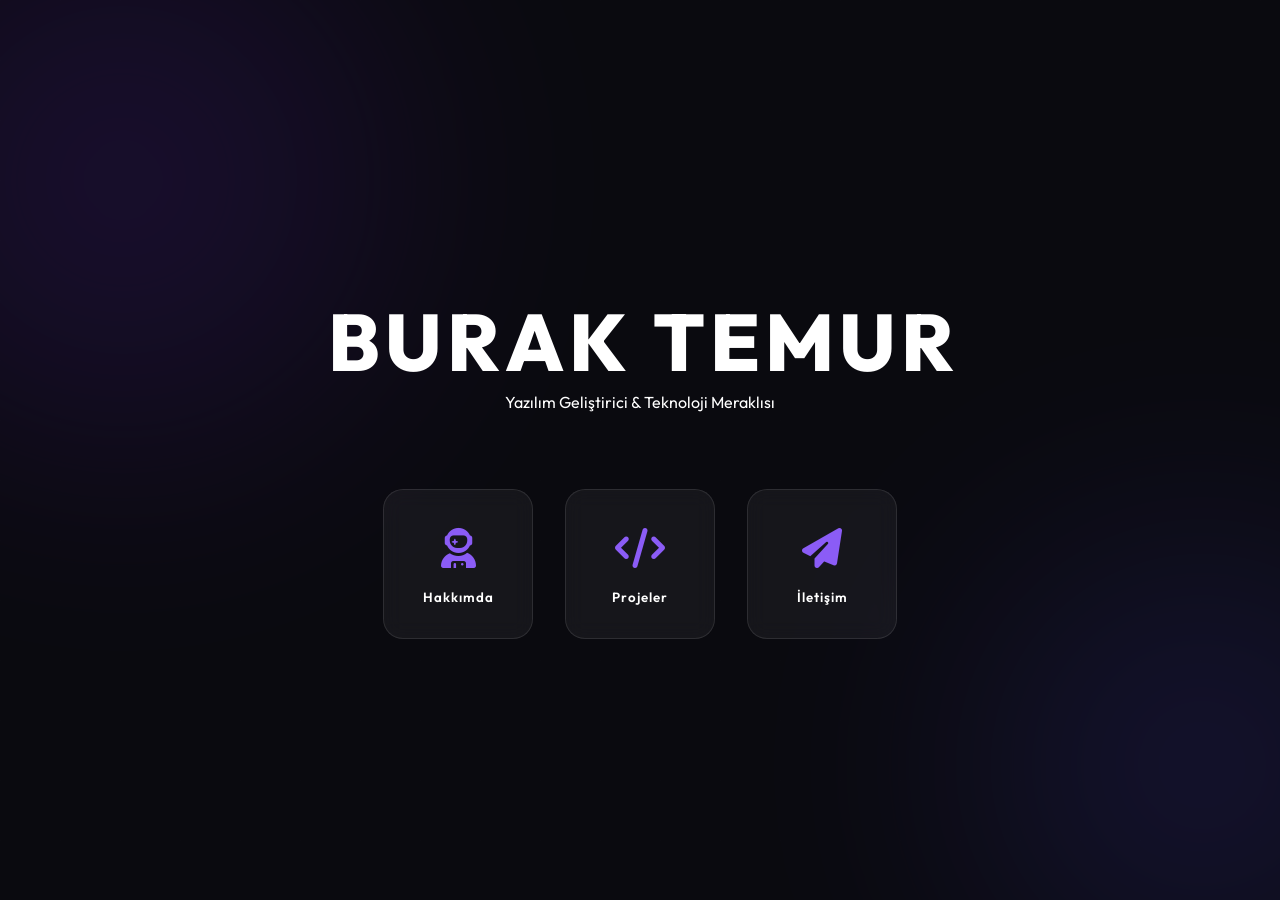
==== index.html @ a3267096 "Redesign: No-scroll window layout with lens text effect" ====
<!DOCTYPE html>
<html lang="tr">

<head>
    <meta charset="UTF-8">
    <meta name="viewport" content="width=device-width, initial-scale=1.0">
    <title>Burak Temur | Portfolio</title>
    <link rel="preconnect" href="https://fonts.googleapis.com">
    <link rel="preconnect" href="https://fonts.gstatic.com" crossorigin>
    <link href="https://fonts.googleapis.com/css2?family=Outfit:wght@300;400;600;800&display=swap" rel="stylesheet">
    <link rel="stylesheet" href="style.css">
    <link rel="stylesheet" href="https://cdnjs.cloudflare.com/ajax/libs/font-awesome/6.4.0/css/all.min.css">
</head>

<body>
    <div class="app-container">
        <!-- Interactive Background -->
        <div class="background-effects">
            <div class="glow-orb orb-1"></div>
            <div class="glow-orb orb-2"></div>
            <div class="grid-overlay"></div>
        </div>

        <!-- Main Home Interface -->
        <div class="main-interface" id="mainInterface">
            <div class="hero-section">
                <!-- ID added for JS targeting -->
                <h1 id="hero-title">BURAK TEMUR</h1>
                <p class="subtitle">Yazılım Geliştirici & Teknoloji Meraklısı</p>
            </div>

            <div class="menu-grid">
                <button class="menu-tile" onclick="openWindow('about')">
                    <div class="icon-box"><i class="fa-solid fa-user-astronaut"></i></div>
                    <span>Hakkımda</span>
                    <div class="hover-effect"></div>
                </button>
                <button class="menu-tile" onclick="openWindow('projects')">
                    <div class="icon-box"><i class="fa-solid fa-code"></i></div>
                    <span>Projeler</span>
                    <div class="hover-effect"></div>
                </button>
                <button class="menu-tile" onclick="openWindow('contact')">
                    <div class="icon-box"><i class="fa-solid fa-paper-plane"></i></div>
                    <span>İletişim</span>
                    <div class="hover-effect"></div>
                </button>
            </div>
        </div>

        <!-- Windows Layer -->
        <!-- About Window -->
        <div class="window-overlay" id="window-about">
            <div class="window-box">
                <button class="close-btn" onclick="closeWindow('about')"><i class="fa-solid fa-xmark"></i></button>
                <div class="window-content centered-text">
                    <div class="profile-header">
                        <h2>Merhaba, ben <span class="highlight">Burak Temur</span></h2>
                        <h3>Yazılım Geliştirici & Teknoloji Meraklısı</h3>
                    </div>
                    <div class="text-scramble-wrapper">
                        <p class="scramble-text">
                            Modern web teknolojileri ve yazılım mimarileri üzerine çalışıyorum.
                            Fikirleri koda dökerek dijital dünyada iz bırakmayı seviyorum.
                        </p>
                    </div>
                </div>
            </div>
        </div>

        <!-- Projects Window -->
        <div class="window-overlay" id="window-projects">
            <div class="window-box large-window">
                <button class="close-btn" onclick="closeWindow('projects')"><i class="fa-solid fa-xmark"></i></button>
                <div class="window-header">
                    <h2>Projeler</h2>
                </div>
                <div class="window-content">
                    <div class="projects-grid">
                        <a href="https://github.com/buraaks/OverlayPlayer" target="_blank" class="project-card">
                            <h3>Overlay Player</h3>
                            <p>WPF tabanlı, masaüstü için video/gif overlay aracı.</p>
                            <div class="tags">
                                <span>C#</span><span>WPF</span>
                            </div>
                        </a>
                        <a href="https://github.com/buraaks/BarnManagement" target="_blank" class="project-card">
                            <h3>Barn Management API</h3>
                            <p>Sanal çiftlik yönetim simülasyonu için gelişmiş .NET API.</p>
                            <div class="tags">
                                <span>.NET 8</span><span>EF Core</span>
                            </div>
                        </a>
                        <div class="project-card empty-card">
                            <p>More Coming Soon...</p>
                        </div>
                    </div>
                </div>
            </div>
        </div>

        <!-- Contact Window -->
        <div class="window-overlay" id="window-contact">
            <div class="window-box small-window">
                <button class="close-btn" onclick="closeWindow('contact')"><i class="fa-solid fa-xmark"></i></button>
                <div class="window-header">
                    <h2>İletişim</h2>
                </div>
                <div class="window-content contact-flex">
                    <a href="https://github.com/buraaks" target="_blank" class="social-link">
                        <i class="fa-brands fa-github"></i>
                        <span>GitHub</span>
                    </a>
                    <a href="mailto:contact@buraktemur.com" class="social-link">
                        <i class="fa-solid fa-envelope"></i>
                        <span>Email</span>
                    </a>
                    <a href="#" class="social-link">
                        <i class="fa-brands fa-linkedin"></i>
                        <span>LinkedIn</span>
                    </a>
                </div>
            </div>
        </div>

    </div>
    <script src="script.js"></script>
</body>

</html>
---- style.css ----
:root {
    --bg-dark: #0a0a0f;
    --text-primary: #ffffff;
    --text-secondary: #a0a0bd;
    --accent-color: #6d28d9;
    /* Deep Purple */
    --accent-glow: #8b5cf6;
    /* Lighter Purple for glow */
    --glass-bg: rgba(255, 255, 255, 0.05);
    --glass-border: rgba(255, 255, 255, 0.1);
    --font-main: 'Outfit', sans-serif;
}

* {
    margin: 0;
    padding: 0;
    box-sizing: border-box;
    font-family: var(--font-main);
}

body {
    background-color: var(--bg-dark);
    color: var(--text-primary);
    overflow: hidden;
    /* CRITICAL: NO SCROLL */
    height: 100vh;
    width: 100vw;
}

.app-container {
    position: relative;
    width: 100%;
    height: 100%;
    display: flex;
    justify-content: center;
    align-items: center;
}

/* Background Effects */
.background-effects {
    position: absolute;
    top: 0;
    left: 0;
    width: 100%;
    height: 100%;
    z-index: 0;
    overflow: hidden;
    pointer-events: none;
    animation: drift 60s infinite linear;
    /* Super slow container drift */
}

@keyframes drift {
    0% {
        transform: scale(1) translate(0, 0);
    }

    50% {
        transform: scale(1.05) translate(-1%, -1%);
    }

    100% {
        transform: scale(1) translate(0, 0);
    }
}

.glow-orb {
    position: absolute;
    border-radius: 50%;
    filter: blur(120px);
    opacity: 0.2;
    /* Even softer */
    animation: float 25s infinite ease-in-out;
}

.orb-1 {
    width: 70vh;
    height: 70vh;
    background: radial-gradient(circle, var(--accent-color), transparent);
    top: -15%;
    left: -15%;
}

.orb-2 {
    width: 60vh;
    height: 60vh;
    background: radial-gradient(circle, #4f46e5, transparent);
    bottom: -15%;
    right: -15%;
    animation-delay: -12s;
}

.grid-overlay {
    position: absolute;
    width: 100%;
    height: 100%;
    background-image:
        linear-gradient(var(--glass-border) 1px, transparent 1px),
        linear-gradient(90deg, var(--glass-border) 1px, transparent 1px);
    background-size: 60px 60px;
    opacity: 0.02;
    animation: pulseGrid 10s infinite ease-in-out;
}

@keyframes pulseGrid {

    0%,
    100% {
        opacity: 0.01;
    }

    50% {
        opacity: 0.03;
    }
}

@keyframes float {

    0%,
    100% {
        transform: translate(0, 0) rotate(0deg);
    }

    33% {
        transform: translate(4vw, -4vh) rotate(5deg);
    }

    66% {
        transform: translate(-2vw, 4vh) rotate(-5deg);
    }
}

/* Interactive Title */
.hero-section {
    min-height: 180px;
    /* Preserve space so text expansion doesn't push menu down */
    display: flex;
    flex-direction: column;
    justify-content: center;
    align-items: center;
    margin-bottom: 2rem;
}

.hero-section h1 {
    font-size: 5rem;
    font-weight: 800;
    letter-spacing: -2px;
    /* Tighter for better effect */
    margin: 0;
    cursor: default;
    display: flex;
    justify-content: center;
    align-items: baseline;
    /* Keep letters aligned on bottom line */
    gap: 5px;
    /* Space between words */
}

.hero-section h1 span.char {
    display: inline-block;
    transition: transform 0.1s ease-out;
    will-change: transform;
    margin: 0 1px;
    /* Minimal base margin */
    color: white;
    position: relative;
}

.hero-section h1 span.space {
    display: inline-block;
    width: 1rem;
}

/* Main Interface Centering */
.main-interface {
    z-index: 10;
    text-align: center;
    display: flex;
    flex-direction: column;
    align-items: center;
    justify-content: center;
    gap: 1rem;
    /* Reduced gap to bring menu closer to title */
    transition: transform 0.6s cubic-bezier(0.16, 1, 0.3, 1), opacity 0.6s ease;
    width: 100%;
}

/* Menu Grid */
.menu-grid {
    display: flex;
    justify-content: center;
    align-items: center;
    gap: 2rem;
    perspective: 1000px;
    width: 100%;
}

.menu-tile {
    background: var(--glass-bg);
    border: 1px solid var(--glass-border);
    backdrop-filter: blur(10px);
    width: 150px;
    height: 150px;
    border-radius: 20px;
    display: flex;
    flex-direction: column;
    align-items: center;
    justify-content: center;
    cursor: pointer;
    transition: all 0.4s cubic-bezier(0.175, 0.885, 0.32, 1.275);
    position: relative;
    overflow: hidden;
    color: white;
}

.icon-box {
    font-size: 2.5rem;
    margin-bottom: 1rem;
    color: var(--accent-glow);
    transition: transform 0.4s ease;
}

.menu-tile span {
    font-weight: 600;
    letter-spacing: 1px;
}

.menu-tile:hover {
    transform: translateY(-10px) rotateX(10deg);
    background: rgba(255, 255, 255, 0.1);
    box-shadow: 0 15px 30px rgba(0, 0, 0, 0.5);
    border-color: var(--accent-glow);
}

.menu-tile:hover .icon-box {
    transform: scale(1.2);
    color: white;
}

/* Window Overlay */
.window-overlay {
    position: absolute;
    top: 0;
    left: 0;
    width: 100%;
    height: 100%;
    display: flex;
    justify-content: center;
    align-items: center;
    z-index: 20;
    pointer-events: none;
    /* Initially pass-through */
    opacity: 0;
    transition: opacity 0.4s ease;
}

.window-overlay.active {
    pointer-events: auto;
    opacity: 1;
    background: rgba(0, 0, 0, 0.6);
    backdrop-filter: blur(5px);
}

.window-box {
    background: #0f0f15;
    border: 1px solid rgba(255, 255, 255, 0.15);
    border-radius: 24px;
    padding: 3rem;
    width: 600px;
    max-width: 90%;
    position: relative;
    box-shadow: 0 25px 50px -12px rgba(0, 0, 0, 0.9);
    transform: scale(0.5) translateY(50px);
    transition: transform 0.5s cubic-bezier(0.34, 1.56, 0.64, 1);
}

.window-overlay.active .window-box {
    transform: scale(1) translateY(0);
}

.large-window {
    width: 900px;
    height: 80vh;
    /* Fixed height for scrollable content within window if absolutely needed, but avoiding page scroll */
}

.close-btn {
    position: absolute;
    top: 20px;
    right: 20px;
    background: transparent;
    border: none;
    color: var(--text-secondary);
    font-size: 1.5rem;
    cursor: pointer;
    transition: color 0.3s;
    z-index: 30;
}

.close-btn:hover {
    color: #ef4444;
    transform: rotate(90deg);
}

/* Content Styling */
.centered-text {
    text-align: center;
}

.highlight {
    color: var(--accent-glow);
    font-weight: 800;
}

.profile-header h2 {
    font-size: 2.5rem;
    margin-bottom: 0.5rem;
}

.profile-header h3 {
    color: var(--text-secondary);
    font-weight: 300;
    margin-bottom: 2rem;
}

.scramble-text {
    font-size: 1.25rem;
    line-height: 1.6;
    max-width: 80%;
    margin: 0 auto;
}

/* Project Grid */
.projects-grid {
    display: grid;
    grid-template-columns: repeat(auto-fit, minmax(250px, 1fr));
    gap: 1.5rem;
    margin-top: 1rem;
}

.project-card {
    background: rgba(255, 255, 255, 0.03);
    border: 1px solid rgba(255, 255, 255, 0.05);
    padding: 1.5rem;
    border-radius: 12px;
    transition: transform 0.3s ease, background 0.3s ease;
    text-decoration: none;
    /* Remove underline */
    color: inherit;
    /* Keep text color */
    display: block;
    /* Ensure it behaves like a block */
}

.project-card:hover {
    transform: translateY(-5px);
    background: rgba(255, 255, 255, 0.08);
}

.project-card h3 {
    color: var(--accent-glow);
    margin-bottom: 0.5rem;
}

.tags {
    margin-top: 1rem;
    display: flex;
    gap: 0.5rem;
    flex-wrap: wrap;
}

.tags span {
    font-size: 0.8rem;
    padding: 0.3rem 0.8rem;
    background: rgba(139, 92, 246, 0.2);
    border-radius: 20px;
    color: #e0e7ff;
}

/* Contact Flex */
.contact-flex {
    display: flex;
    justify-content: center;
    gap: 2rem;
    margin-top: 1rem;
}

.social-link {
    display: flex;
    flex-direction: column;
    align-items: center;
    gap: 0.5rem;
    text-decoration: none;
    color: var(--text-primary);
    transition: color 0.3s;
}

.social-link i {
    font-size: 2rem;
}

.social-link:hover {
    color: var(--accent-glow);
}

/* Responsive */
@media (max-width: 768px) {
    .menu-grid {
        flex-direction: column;
        gap: 1rem;
    }

    .menu-tile {
        width: 100%;
        height: 80px;
        flex-direction: row;
        gap: 1rem;
        padding: 0 2rem;
    }

    .menu-tile:hover {
        transform: scale(1.02);
    }

    .hero-section h1 {
        font-size: 2.5rem;
    }
}
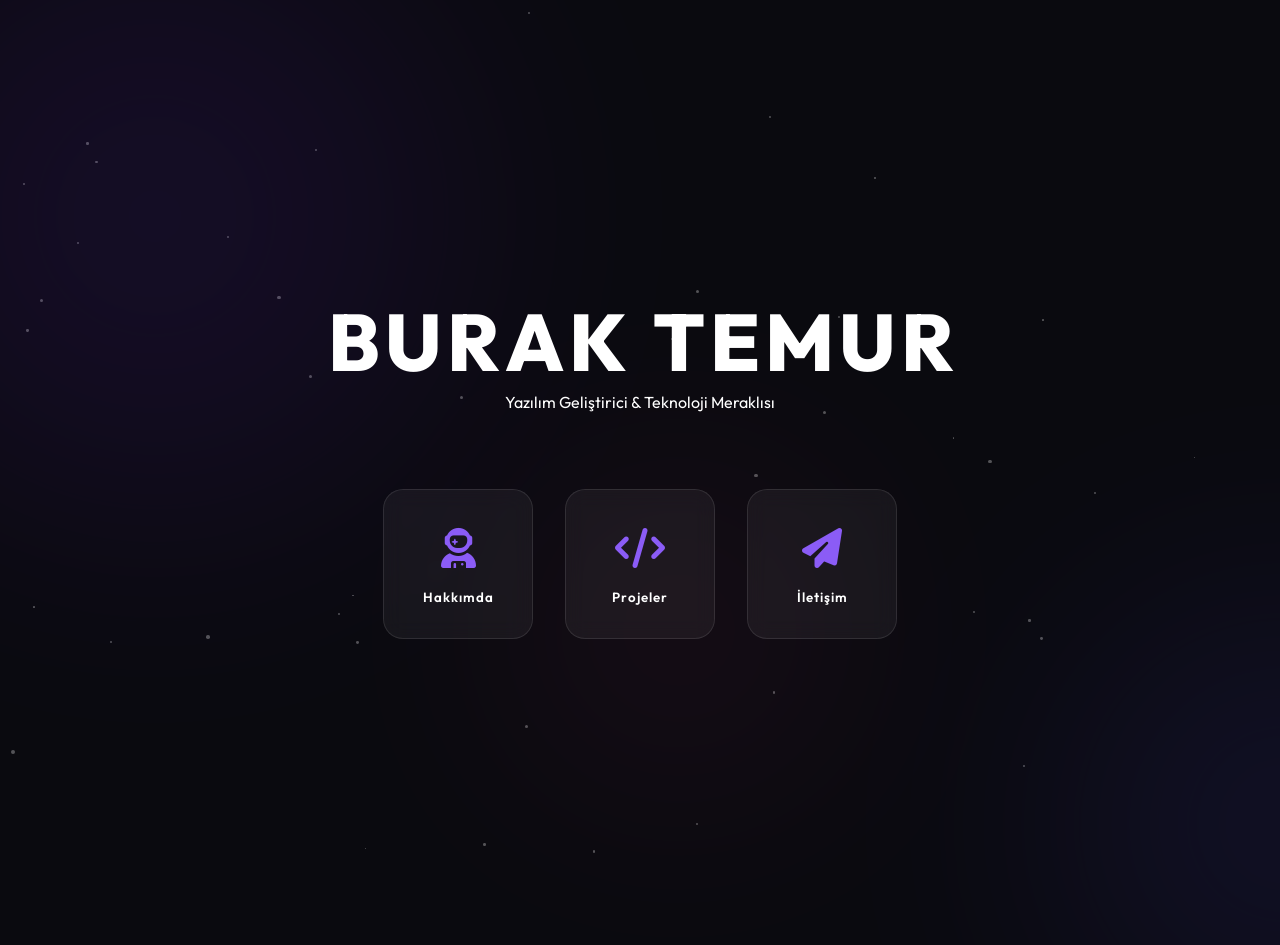
==== commit b9180f50: "." ====
--- a/index.html
+++ b/index.html
@@ -16,8 +16,10 @@
     <div class="app-container">
         <!-- Interactive Background -->
         <div class="background-effects">
+            <div class="particles-layer" id="particles"></div>
             <div class="glow-orb orb-1"></div>
             <div class="glow-orb orb-2"></div>
+            <div class="glow-orb orb-3"></div>
             <div class="grid-overlay"></div>
         </div>
 
--- a/style.css
+++ b/style.css
@@ -39,28 +39,43 @@
 /* Background Effects */
 .background-effects {
     position: absolute;
-    top: 0;
-    left: 0;
-    width: 100%;
-    height: 100%;
+    top: -5%;
+    left: -5%;
+    width: 110%;
+    height: 110%;
     z-index: 0;
     overflow: hidden;
     pointer-events: none;
-    animation: drift 60s infinite linear;
-    /* Super slow container drift */
-}
-
-@keyframes drift {
-    0% {
-        transform: scale(1) translate(0, 0);
+    transition: transform 0.2s ease-out;
+    /* For parallax */
+}
+
+/* Particles Layer */
+.particles-layer {
+    position: absolute;
+    width: 100%;
+    height: 100%;
+}
+
+.particle {
+    position: absolute;
+    background: white;
+    border-radius: 50%;
+    opacity: 0.3;
+    animation: twinkle var(--duration) infinite ease-in-out;
+}
+
+@keyframes twinkle {
+
+    0%,
+    100% {
+        opacity: 0.1;
+        transform: scale(1);
     }
 
     50% {
-        transform: scale(1.05) translate(-1%, -1%);
-    }
-
-    100% {
-        transform: scale(1) translate(0, 0);
+        opacity: 0.5;
+        transform: scale(1.2);
     }
 }
 
@@ -68,17 +83,17 @@
     position: absolute;
     border-radius: 50%;
     filter: blur(120px);
-    opacity: 0.2;
-    /* Even softer */
-    animation: float 25s infinite ease-in-out;
+    opacity: 0.15;
+    animation: float 30s infinite ease-in-out;
 }
 
 .orb-1 {
-    width: 70vh;
-    height: 70vh;
+    width: 80vh;
+    height: 80vh;
     background: radial-gradient(circle, var(--accent-color), transparent);
-    top: -15%;
-    left: -15%;
+    top: -10%;
+    left: -10%;
+    animation-duration: 40s;
 }
 
 .orb-2 {
@@ -87,7 +102,20 @@
     background: radial-gradient(circle, #4f46e5, transparent);
     bottom: -15%;
     right: -15%;
-    animation-delay: -12s;
+    animation-delay: -15s;
+    animation-duration: 35s;
+}
+
+.orb-3 {
+    width: 40vh;
+    height: 40vh;
+    background: radial-gradient(circle, #ec4899, transparent);
+    /* Pinkish-Purple */
+    top: 50%;
+    left: 40%;
+    opacity: 0.1;
+    animation-delay: -5s;
+    animation-duration: 50s;
 }
 
 .grid-overlay {
@@ -97,9 +125,9 @@
     background-image:
         linear-gradient(var(--glass-border) 1px, transparent 1px),
         linear-gradient(90deg, var(--glass-border) 1px, transparent 1px);
-    background-size: 60px 60px;
-    opacity: 0.02;
-    animation: pulseGrid 10s infinite ease-in-out;
+    background-size: 80px 80px;
+    opacity: 0.01;
+    animation: pulseGrid 8s infinite ease-in-out;
 }
 
 @keyframes pulseGrid {
@@ -107,10 +135,12 @@
     0%,
     100% {
         opacity: 0.01;
+        transform: scale(1);
     }
 
     50% {
-        opacity: 0.03;
+        opacity: 0.02;
+        transform: scale(1.02);
     }
 }
 
@@ -122,11 +152,11 @@
     }
 
     33% {
-        transform: translate(4vw, -4vh) rotate(5deg);
+        transform: translate(3vw, -5vh) rotate(10deg);
     }
 
     66% {
-        transform: translate(-2vw, 4vh) rotate(-5deg);
+        transform: translate(-3vw, 5vh) rotate(-10deg);
     }
 }
 
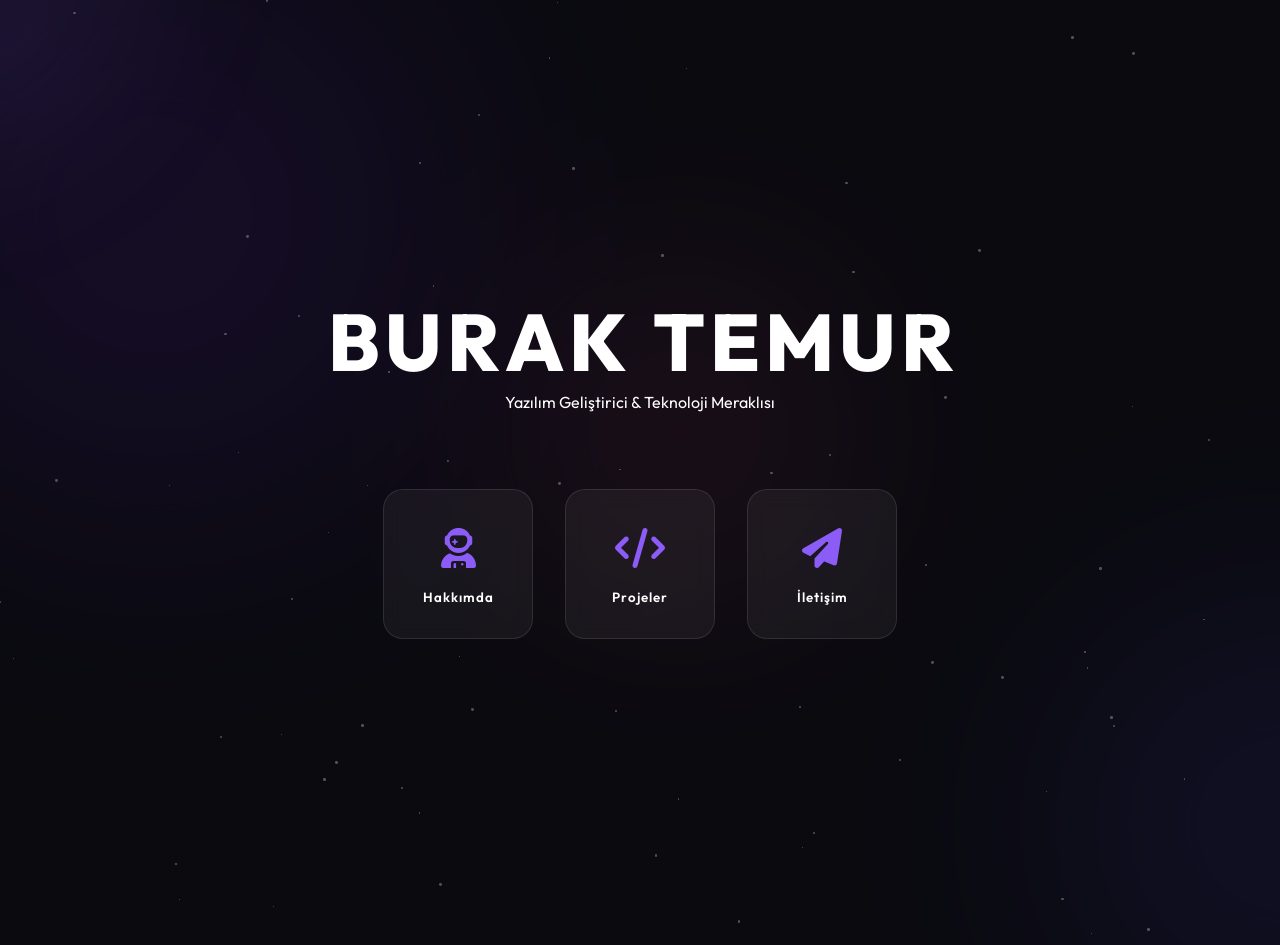
==== commit 71b88a54: "Update: Highly dynamic animated background" ====
--- a/index.html
+++ b/index.html
@@ -16,6 +16,7 @@
     <div class="app-container">
         <!-- Interactive Background -->
         <div class="background-effects">
+            <div class="mouse-light" id="mouse-light"></div>
             <div class="particles-layer" id="particles"></div>
             <div class="glow-orb orb-1"></div>
             <div class="glow-orb orb-2"></div>
--- a/style.css
+++ b/style.css
@@ -79,12 +79,59 @@
     }
 }
 
+/* Mouse Follower Light */
+.mouse-light {
+    position: absolute;
+    width: 600px;
+    height: 600px;
+    background: radial-gradient(circle, rgba(139, 92, 246, 0.15) 0%, transparent 70%);
+    border-radius: 50%;
+    pointer-events: none;
+    z-index: 1;
+    transform: translate(-50%, -50%);
+    transition: transform 0.1s ease-out;
+    filter: blur(50px);
+}
+
+/* Shooting Star */
+.shooting-star {
+    position: absolute;
+    height: 2px;
+    background: linear-gradient(90deg, white, transparent);
+    width: 100px;
+    opacity: 0;
+    pointer-events: none;
+    animation: shoot var(--duration) linear infinite;
+}
+
+@keyframes shoot {
+    0% {
+        transform: translateX(0) translateY(0) rotate(-45deg);
+        opacity: 0;
+    }
+
+    10% {
+        opacity: 1;
+    }
+
+    30% {
+        transform: translateX(500px) translateY(500px) rotate(-45deg);
+        opacity: 0;
+    }
+
+    100% {
+        transform: translateX(500px) translateY(500px) rotate(-45deg);
+        opacity: 0;
+    }
+}
+
 .glow-orb {
     position: absolute;
     border-radius: 50%;
     filter: blur(120px);
     opacity: 0.15;
-    animation: float 30s infinite ease-in-out;
+    animation: float 20s infinite ease-in-out;
+    /* Speeded up from 30s */
 }
 
 .orb-1 {
@@ -93,7 +140,8 @@
     background: radial-gradient(circle, var(--accent-color), transparent);
     top: -10%;
     left: -10%;
-    animation-duration: 40s;
+    animation-duration: 25s;
+    /* Speeded up */
 }
 
 .orb-2 {
@@ -102,8 +150,9 @@
     background: radial-gradient(circle, #4f46e5, transparent);
     bottom: -15%;
     right: -15%;
-    animation-delay: -15s;
-    animation-duration: 35s;
+    animation-delay: -10s;
+    animation-duration: 22s;
+    /* Speeded up */
 }
 
 .orb-3 {
@@ -111,11 +160,12 @@
     height: 40vh;
     background: radial-gradient(circle, #ec4899, transparent);
     /* Pinkish-Purple */
-    top: 50%;
+    top: 30%;
     left: 40%;
-    opacity: 0.1;
+    opacity: 0.15;
     animation-delay: -5s;
-    animation-duration: 50s;
+    animation-duration: 30s;
+    /* Speeded up */
 }
 
 .grid-overlay {
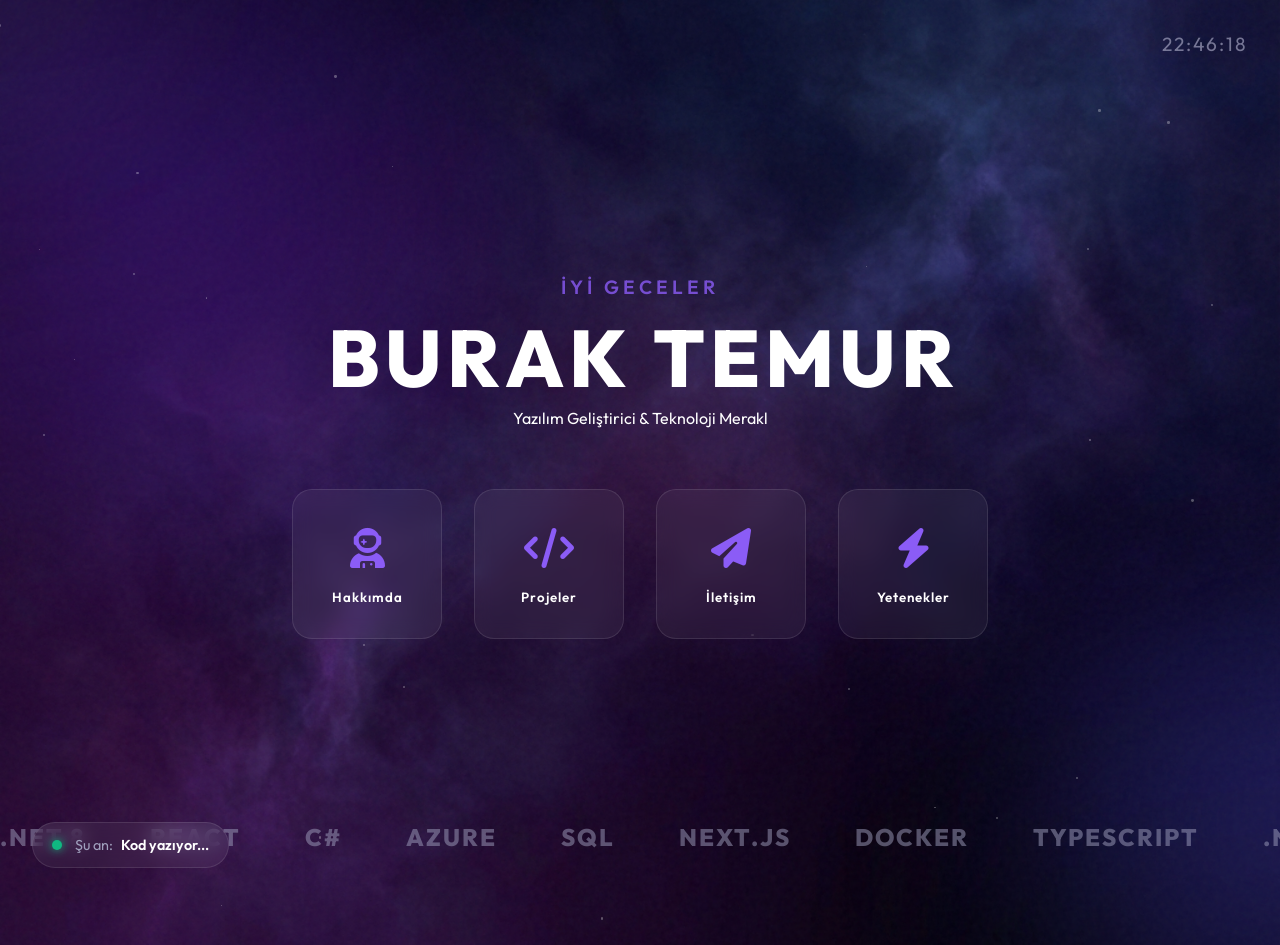
==== commit 84cec1a3: "Enhance visuals, add skills/projects, and optimize performance" ====
--- a/index.html
+++ b/index.html
@@ -14,6 +14,11 @@
 
 <body>
     <div class="app-container">
+        <!-- Top Info -->
+        <div class="top-right-info">
+            <div id="clock">00:00:00</div>
+        </div>
+
         <!-- Interactive Background -->
         <div class="background-effects">
             <div class="mouse-light" id="mouse-light"></div>
@@ -22,11 +27,13 @@
             <div class="glow-orb orb-2"></div>
             <div class="glow-orb orb-3"></div>
             <div class="grid-overlay"></div>
+            <div class="noise-overlay"></div>
         </div>
 
         <!-- Main Home Interface -->
         <div class="main-interface" id="mainInterface">
             <div class="hero-section">
+                <div class="greeting" id="greeting">Merhaba</div>
                 <!-- ID added for JS targeting -->
                 <h1 id="hero-title">BURAK TEMUR</h1>
                 <p class="subtitle">Yazılım Geliştirici & Teknoloji Meraklısı</p>
@@ -46,6 +53,11 @@
                 <button class="menu-tile" onclick="openWindow('contact')">
                     <div class="icon-box"><i class="fa-solid fa-paper-plane"></i></div>
                     <span>İletişim</span>
+                    <div class="hover-effect"></div>
+                </button>
+                <button class="menu-tile" onclick="openWindow('skills')">
+                    <div class="icon-box"><i class="fa-solid fa-bolt"></i></div>
+                    <span>Yetenekler</span>
                     <div class="hover-effect"></div>
                 </button>
             </div>
@@ -81,21 +93,33 @@
                 <div class="window-content">
                     <div class="projects-grid">
                         <a href="https://github.com/buraaks/OverlayPlayer" target="_blank" class="project-card">
-                            <h3>Overlay Player</h3>
-                            <p>WPF tabanlı, masaüstü için video/gif overlay aracı.</p>
-                            <div class="tags">
-                                <span>C#</span><span>WPF</span>
+                            <div class="project-image-wrapper">
+                                <img src="images/overlay-player.png" alt="Overlay Player">
+                            </div>
+                            <div class="project-content">
+                                <h3>Overlay Player</h3>
+                                <p>WPF tabanlı, masaüstü için video/gif overlay aracı.</p>
+                                <div class="tags">
+                                    <span>C#</span><span>WPF</span>
+                                </div>
                             </div>
                         </a>
                         <a href="https://github.com/buraaks/BarnManagement" target="_blank" class="project-card">
-                            <h3>Barn Management API</h3>
-                            <p>Sanal çiftlik yönetim simülasyonu için gelişmiş .NET API.</p>
-                            <div class="tags">
-                                <span>.NET 8</span><span>EF Core</span>
+                            <div class="project-image-wrapper">
+                                <img src="images/barn-management.png" alt="Barn Management API">
+                            </div>
+                            <div class="project-content">
+                                <h3>Barn Management API</h3>
+                                <p>Sanal çiftlik yönetim simülasyonu için gelişmiş .NET API.</p>
+                                <div class="tags">
+                                    <span>.NET 8</span><span>EF Core</span>
+                                </div>
                             </div>
                         </a>
                         <div class="project-card empty-card">
-                            <p>More Coming Soon...</p>
+                            <div class="project-content" style="align-items: center; justify-content: center;">
+                                <p>More Coming Soon...</p>
+                            </div>
                         </div>
                     </div>
                 </div>
@@ -126,6 +150,71 @@
             </div>
         </div>
 
+        <!-- Skills Window -->
+        <div class="window-overlay" id="window-skills">
+            <div class="window-box">
+                <button class="close-btn" onclick="closeWindow('skills')"><i class="fa-solid fa-xmark"></i></button>
+                <div class="window-header">
+                    <h2>Yetenekler</h2>
+                </div>
+                <div class="window-content">
+                    <div class="skills-container">
+                        <div class="skill-category">
+                            <h3>Frontend</h3>
+                            <div class="skill-tags">
+                                <span>HTML5</span><span>CSS3</span><span>JavaScript</span><span>React</span><span>Next.js</span>
+                            </div>
+                        </div>
+                        <div class="skill-category">
+                            <h3>Backend</h3>
+                            <div class="skill-tags">
+                                <span>C#</span><span>.NET Core</span><span>Node.js</span><span>SQL
+                                    Server</span><span>PostgreSQL</span>
+                            </div>
+                        </div>
+                        <div class="skill-category">
+                            <h3>Tools & Other</h3>
+                            <div class="skill-tags">
+                                <span>Git</span><span>Docker</span><span>Azure</span><span>Agile</span><span>Unity</span>
+                            </div>
+                        </div>
+                    </div>
+                </div>
+            </div>
+        </div>
+
+        <!-- Status Card -->
+        <div class="status-card">
+            <div class="status-icon pulsate"></div>
+            <div class="status-text">
+                <span class="status-label">Şu an:</span>
+                <span class="status-value">Kod yazıyor...</span>
+            </div>
+        </div>
+
+        <!-- Tech Marquee -->
+        <div class="marquee-container">
+            <div class="marquee-content">
+                <div class="marquee-item">.NET 8</div>
+                <div class="marquee-item">REACT</div>
+                <div class="marquee-item">C#</div>
+                <div class="marquee-item">AZURE</div>
+                <div class="marquee-item">SQL</div>
+                <div class="marquee-item">NEXT.JS</div>
+                <div class="marquee-item">DOCKER</div>
+                <div class="marquee-item">TYPESCRIPT</div>
+                <!-- Duplicate for seamless loop -->
+                <div class="marquee-item">.NET 8</div>
+                <div class="marquee-item">REACT</div>
+                <div class="marquee-item">C#</div>
+                <div class="marquee-item">AZURE</div>
+                <div class="marquee-item">SQL</div>
+                <div class="marquee-item">NEXT.JS</div>
+                <div class="marquee-item">DOCKER</div>
+                <div class="marquee-item">TYPESCRIPT</div>
+            </div>
+        </div>
+
     </div>
     <script src="script.js"></script>
 </body>
--- a/style.css
+++ b/style.css
@@ -20,6 +20,10 @@
 
 body {
     background-color: var(--bg-dark);
+    background-image: url('images/bg-main.png');
+    background-size: cover;
+    background-position: center;
+    background-repeat: no-repeat;
     color: var(--text-primary);
     overflow: hidden;
     /* CRITICAL: NO SCROLL */
@@ -88,17 +92,24 @@
     border-radius: 50%;
     pointer-events: none;
     z-index: 1;
+    /* Use top/left 0 and transform for moving to avoid layout thrashing */
+    top: 0;
+    left: 0;
     transform: translate(-50%, -50%);
-    transition: transform 0.1s ease-out;
-    filter: blur(50px);
+    /* Initial, updated via JS */
+    will-change: transform;
+    /* Performance hint */
+    filter: blur(40px);
+    /* Reduced blur */
 }
 
 /* Shooting Star */
 .shooting-star {
     position: absolute;
-    height: 2px;
-    background: linear-gradient(90deg, white, transparent);
-    width: 100px;
+    height: 1px;
+    background: linear-gradient(to right, transparent, white);
+    /* Head-first white head */
+    width: 120px;
     opacity: 0;
     pointer-events: none;
     animation: shoot var(--duration) linear infinite;
@@ -106,21 +117,21 @@
 
 @keyframes shoot {
     0% {
-        transform: translateX(0) translateY(0) rotate(-45deg);
+        transform: translate(0, 0) rotate(45deg);
         opacity: 0;
     }
 
-    10% {
+    5% {
         opacity: 1;
     }
 
-    30% {
-        transform: translateX(500px) translateY(500px) rotate(-45deg);
+    15% {
+        transform: translate(600px, 600px) rotate(45deg);
         opacity: 0;
     }
 
     100% {
-        transform: translateX(500px) translateY(500px) rotate(-45deg);
+        transform: translate(600px, 600px) rotate(45deg);
         opacity: 0;
     }
 }
@@ -128,8 +139,12 @@
 .glow-orb {
     position: absolute;
     border-radius: 50%;
-    filter: blur(120px);
-    opacity: 0.15;
+    filter: blur(80px);
+    /* Reduced blur radius for sharper, less muddy look */
+    opacity: 0.4;
+    /* Increased opacity slightly as they blend with image */
+    mix-blend-mode: screen;
+    /* Blend with background image */
     animation: float 20s infinite ease-in-out;
     /* Speeded up from 30s */
 }
@@ -180,6 +195,20 @@
     animation: pulseGrid 8s infinite ease-in-out;
 }
 
+.noise-overlay {
+    position: absolute;
+    top: 0;
+    left: 0;
+    width: 100%;
+    height: 100%;
+    pointer-events: none;
+    z-index: 2;
+    opacity: 0.03;
+    /* More subtle */
+    /* Higher baseFrequency (0.8) for finer grain */
+    background-image: url("data:image/svg+xml,%3Csvg viewBox='0 0 200 200' xmlns='http://www.w3.org/2000/svg'%3E%3Cfilter id='noiseFilter'%3E%3CfeTurbulence type='fractalNoise' baseFrequency='0.8' numOctaves='3' stitchTiles='stitch'/%3E%3C/filter%3E%3Crect width='100%25' height='100%25' filter='url(%23noiseFilter)' opacity='1'/%3E%3C/svg%3E");
+}
+
 @keyframes pulseGrid {
 
     0%,
@@ -219,6 +248,16 @@
     justify-content: center;
     align-items: center;
     margin-bottom: 2rem;
+}
+
+.greeting {
+    font-size: 1.2rem;
+    color: var(--accent-glow);
+    text-transform: uppercase;
+    letter-spacing: 4px;
+    margin-bottom: 0.5rem;
+    font-weight: 600;
+    opacity: 0.8;
 }
 
 .hero-section h1 {
@@ -244,6 +283,7 @@
     /* Minimal base margin */
     color: white;
     position: relative;
+    /* Removed text-shadow if any, it's heavy */
 }
 
 .hero-section h1 span.space {
@@ -421,25 +461,53 @@
 .project-card {
     background: rgba(255, 255, 255, 0.03);
     border: 1px solid rgba(255, 255, 255, 0.05);
+    border-radius: 16px;
+    overflow: hidden;
+    transition: transform 0.3s ease, background 0.3s ease, box-shadow 0.3s ease;
+    text-decoration: none;
+    color: inherit;
+    display: flex;
+    flex-direction: column;
+    height: 100%;
+    position: relative;
+}
+
+.project-card:hover {
+    transform: translateY(-8px);
+    background: rgba(255, 255, 255, 0.08);
+    box-shadow: 0 10px 30px rgba(0, 0, 0, 0.3);
+    border-color: var(--accent-glow);
+}
+
+.project-image-wrapper {
+    width: 100%;
+    height: 160px;
+    overflow: hidden;
+    position: relative;
+}
+
+.project-image-wrapper img {
+    width: 100%;
+    height: 100%;
+    object-fit: cover;
+    transition: transform 0.5s ease;
+}
+
+.project-card:hover .project-image-wrapper img {
+    transform: scale(1.1);
+}
+
+.project-content {
     padding: 1.5rem;
-    border-radius: 12px;
-    transition: transform 0.3s ease, background 0.3s ease;
-    text-decoration: none;
-    /* Remove underline */
-    color: inherit;
-    /* Keep text color */
-    display: block;
-    /* Ensure it behaves like a block */
-}
-
-.project-card:hover {
-    transform: translateY(-5px);
-    background: rgba(255, 255, 255, 0.08);
+    flex-grow: 1;
+    display: flex;
+    flex-direction: column;
 }
 
 .project-card h3 {
     color: var(--accent-glow);
     margin-bottom: 0.5rem;
+    font-size: 1.25rem;
 }
 
 .tags {
@@ -483,6 +551,186 @@
     color: var(--accent-glow);
 }
 
+/* Skills Window Content */
+.skills-container {
+    display: flex;
+    flex-direction: column;
+    gap: 2rem;
+    margin-top: 1rem;
+}
+
+.skill-category h3 {
+    font-size: 1.1rem;
+    color: var(--text-secondary);
+    margin-bottom: 1rem;
+    text-transform: uppercase;
+    letter-spacing: 1px;
+    border-bottom: 1px solid var(--glass-border);
+    padding-bottom: 0.5rem;
+}
+
+.skill-tags {
+    display: flex;
+    flex-wrap: wrap;
+    gap: 0.8rem;
+}
+
+.skill-tags span {
+    padding: 0.5rem 1rem;
+    background: var(--glass-bg);
+    border: 1px solid var(--glass-border);
+    border-radius: 8px;
+    font-size: 0.9rem;
+    color: var(--text-primary);
+    transition: all 0.3s ease;
+}
+
+.skill-tags span:hover {
+    background: var(--accent-color);
+    border-color: var(--accent-glow);
+    transform: translateY(-3px);
+    box-shadow: 0 5px 15px rgba(139, 92, 246, 0.3);
+}
+
+/* Tech Stack Marquee */
+.marquee-container {
+    position: fixed;
+    bottom: 2rem;
+    width: 100%;
+    overflow: hidden;
+    padding: 1rem 0;
+    z-index: 5;
+    opacity: 0.5;
+    pointer-events: none;
+}
+
+.marquee-content {
+    display: flex;
+    gap: 4rem;
+    animation: marquee 30s linear infinite;
+    white-space: nowrap;
+}
+
+@keyframes marquee {
+    0% {
+        transform: translateX(0);
+    }
+
+    100% {
+        transform: translateX(-50%);
+    }
+}
+
+.marquee-item {
+    font-size: 1.5rem;
+    font-weight: 800;
+    color: var(--text-secondary);
+    letter-spacing: 2px;
+}
+
+/* Clock Style */
+.top-right-info {
+    position: fixed;
+    top: 2rem;
+    right: 2rem;
+    text-align: right;
+    z-index: 100;
+    font-family: 'Courier New', Courier, monospace;
+    color: var(--text-secondary);
+    opacity: 0.7;
+    pointer-events: none;
+}
+
+#clock {
+    font-size: 1.2rem;
+    letter-spacing: 2px;
+}
+
+/* Status Card */
+.status-card {
+    position: fixed;
+    bottom: 2rem;
+    left: 2rem;
+    background: var(--glass-bg);
+    border: 1px solid var(--glass-border);
+    backdrop-filter: blur(10px);
+    padding: 0.8rem 1.2rem;
+    border-radius: 50px;
+    display: flex;
+    align-items: center;
+    gap: 0.8rem;
+    z-index: 100;
+    transition: all 0.3s ease;
+}
+
+.status-card:hover {
+    background: rgba(255, 255, 255, 0.1);
+    transform: scale(1.05);
+}
+
+.status-icon {
+    width: 10px;
+    height: 10px;
+    background: #10b981;
+    /* Green */
+    border-radius: 50%;
+    box-shadow: 0 0 10px #10b981;
+}
+
+.pulsate {
+    animation: pulsate 2s infinite;
+}
+
+@keyframes pulsate {
+    0% {
+        transform: scale(1);
+        opacity: 1;
+    }
+
+    50% {
+        transform: scale(1.5);
+        opacity: 0.5;
+    }
+
+    100% {
+        transform: scale(1);
+        opacity: 1;
+    }
+}
+
+.status-text {
+    font-size: 0.9rem;
+    display: flex;
+    gap: 0.5rem;
+}
+
+.status-label {
+    color: var(--text-secondary);
+}
+
+.status-value {
+    color: var(--text-primary);
+    font-weight: 600;
+}
+
+/* Scrollbar */
+::-webkit-scrollbar {
+    width: 8px;
+}
+
+::-webkit-scrollbar-track {
+    background: #0a0a0f;
+}
+
+::-webkit-scrollbar-thumb {
+    background: #333;
+    border-radius: 4px;
+}
+
+::-webkit-scrollbar-thumb:hover {
+    background: #555;
+}
+
 /* Responsive */
 @media (max-width: 768px) {
     .menu-grid {
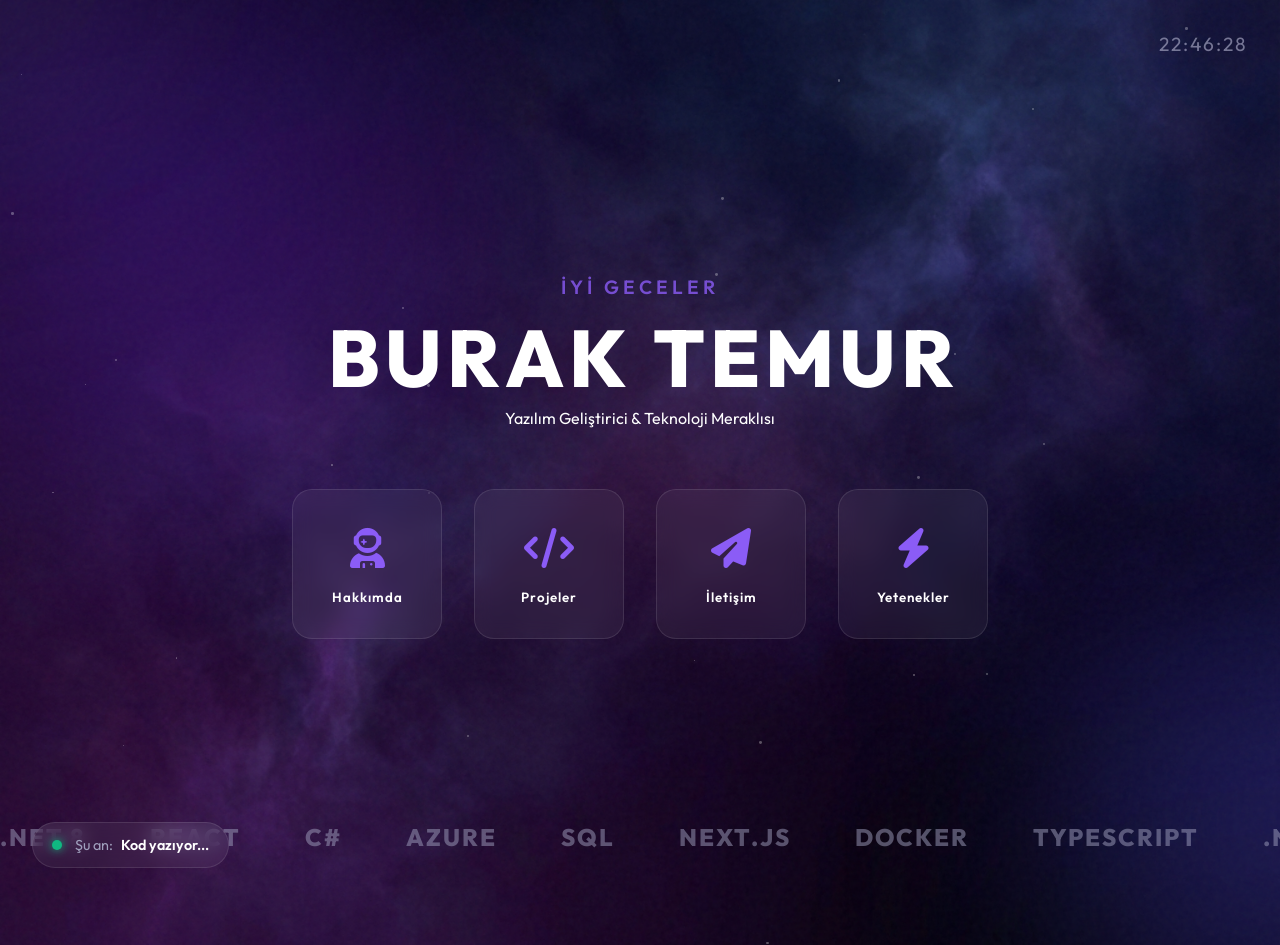
==== commit 8af9c792: "Enhance window animations with 3D effects and spring physics" ====
--- a/index.html
+++ b/index.html
@@ -40,22 +40,22 @@
             </div>
 
             <div class="menu-grid">
-                <button class="menu-tile" onclick="openWindow('about')">
+                <button class="menu-tile" onclick="openWindow('about', this)">
                     <div class="icon-box"><i class="fa-solid fa-user-astronaut"></i></div>
                     <span>Hakkımda</span>
                     <div class="hover-effect"></div>
                 </button>
-                <button class="menu-tile" onclick="openWindow('projects')">
+                <button class="menu-tile" onclick="openWindow('projects', this)">
                     <div class="icon-box"><i class="fa-solid fa-code"></i></div>
                     <span>Projeler</span>
                     <div class="hover-effect"></div>
                 </button>
-                <button class="menu-tile" onclick="openWindow('contact')">
+                <button class="menu-tile" onclick="openWindow('contact', this)">
                     <div class="icon-box"><i class="fa-solid fa-paper-plane"></i></div>
                     <span>İletişim</span>
                     <div class="hover-effect"></div>
                 </button>
-                <button class="menu-tile" onclick="openWindow('skills')">
+                <button class="menu-tile" onclick="openWindow('skills', this)">
                     <div class="icon-box"><i class="fa-solid fa-bolt"></i></div>
                     <span>Yetenekler</span>
                     <div class="hover-effect"></div>
--- a/style.css
+++ b/style.css
@@ -301,8 +301,15 @@
     justify-content: center;
     gap: 1rem;
     /* Reduced gap to bring menu closer to title */
-    transition: transform 0.6s cubic-bezier(0.16, 1, 0.3, 1), opacity 0.6s ease;
-    width: 100%;
+    transition: transform 0.6s cubic-bezier(0.16, 1, 0.3, 1), opacity 0.6s ease, filter 0.6s ease;
+    width: 100%;
+}
+
+.main-interface.hidden {
+    opacity: 0;
+    transform: scale(0.9);
+    filter: blur(10px);
+    pointer-events: none;
 }
 
 /* Menu Grid */
@@ -371,14 +378,17 @@
     pointer-events: none;
     /* Initially pass-through */
     opacity: 0;
-    transition: opacity 0.4s ease;
+    transition: opacity 0.4s ease, backdrop-filter 0.4s ease;
+    perspective: 1500px;
+    /* Enable 3D space */
 }
 
 .window-overlay.active {
     pointer-events: auto;
     opacity: 1;
     background: rgba(0, 0, 0, 0.6);
-    backdrop-filter: blur(5px);
+    backdrop-filter: blur(8px);
+    /* Animate blur in */
 }
 
 .window-box {
@@ -390,12 +400,35 @@
     max-width: 90%;
     position: relative;
     box-shadow: 0 25px 50px -12px rgba(0, 0, 0, 0.9);
-    transform: scale(0.5) translateY(50px);
-    transition: transform 0.5s cubic-bezier(0.34, 1.56, 0.64, 1);
+
+    /* Animation Start State */
+    opacity: 0;
+    transform: translate(var(--start-x, 0px), var(--start-y, 50px)) scale(var(--start-scale, 0.3)) rotateX(45deg);
+    /* Start tilted */
+    /* More elastic spring physics */
+    transition: transform 0.6s cubic-bezier(0.34, 1.56, 0.64, 1), opacity 0.4s ease;
+    /* Snappier bezier */
+    will-change: transform, opacity;
+    transform-style: preserve-3d;
 }
 
 .window-overlay.active .window-box {
-    transform: scale(1) translateY(0);
+    opacity: 1;
+    transform: translate(0, 0) scale(1) rotateX(0deg);
+}
+
+/* Stagger content inside window */
+.window-content {
+    opacity: 0;
+    transform: translateY(20px);
+    transition: all 0.4s ease;
+    transition-delay: 0.1s;
+    /* Wait for window to start opening */
+}
+
+.window-overlay.active .window-content {
+    opacity: 1;
+    transform: translateY(0);
 }
 
 .large-window {
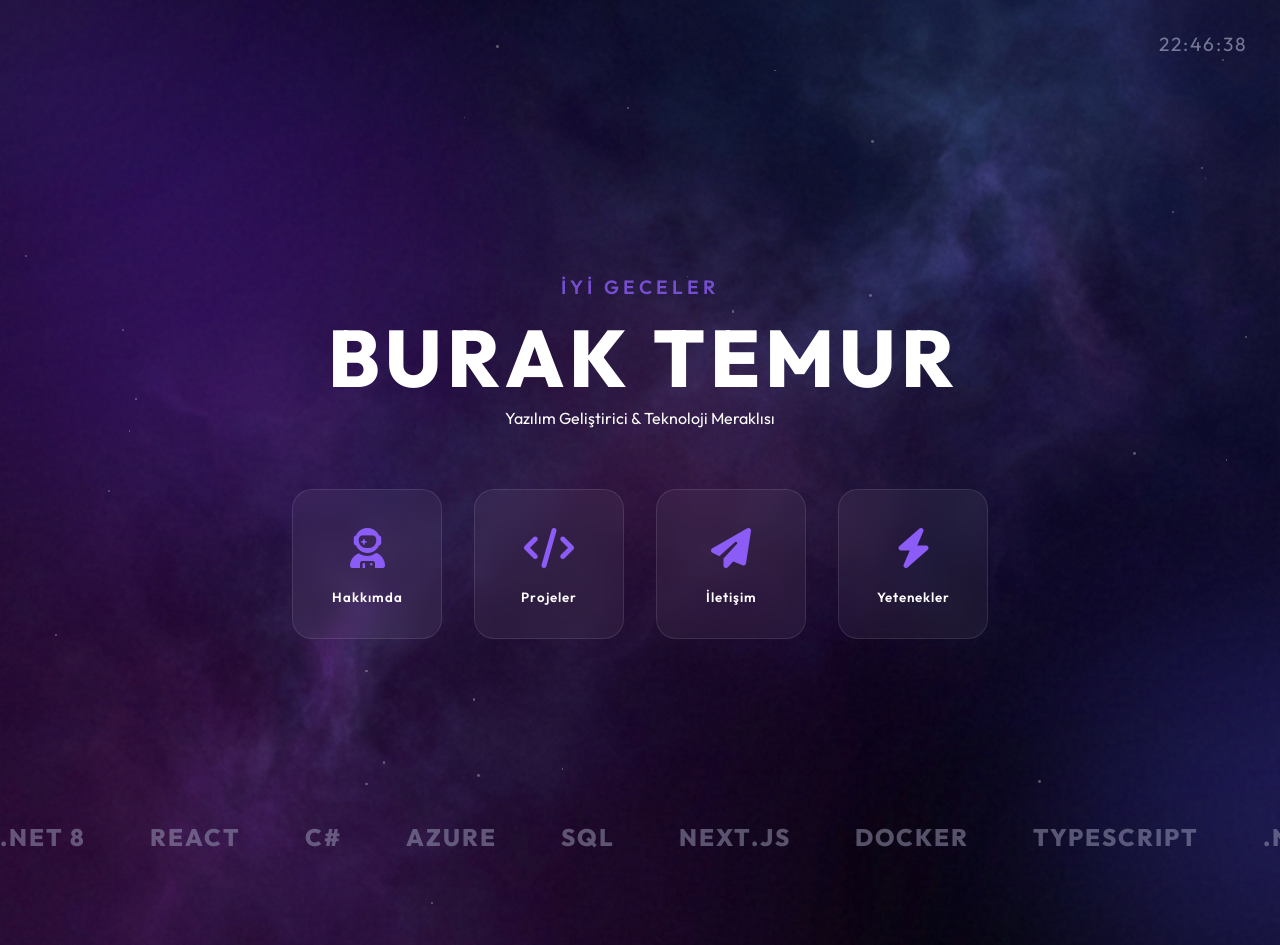
==== commit fe0257fa: "Remove status card widget" ====
--- a/index.html
+++ b/index.html
@@ -183,14 +183,8 @@
             </div>
         </div>
 
-        <!-- Status Card -->
-        <div class="status-card">
-            <div class="status-icon pulsate"></div>
-            <div class="status-text">
-                <span class="status-label">Şu an:</span>
-                <span class="status-value">Kod yazıyor...</span>
-            </div>
-        </div>
+
+
 
         <!-- Tech Marquee -->
         <div class="marquee-container">
--- a/style.css
+++ b/style.css
@@ -679,72 +679,8 @@
     letter-spacing: 2px;
 }
 
-/* Status Card */
-.status-card {
-    position: fixed;
-    bottom: 2rem;
-    left: 2rem;
-    background: var(--glass-bg);
-    border: 1px solid var(--glass-border);
-    backdrop-filter: blur(10px);
-    padding: 0.8rem 1.2rem;
-    border-radius: 50px;
-    display: flex;
-    align-items: center;
-    gap: 0.8rem;
-    z-index: 100;
-    transition: all 0.3s ease;
-}
-
-.status-card:hover {
-    background: rgba(255, 255, 255, 0.1);
-    transform: scale(1.05);
-}
-
-.status-icon {
-    width: 10px;
-    height: 10px;
-    background: #10b981;
-    /* Green */
-    border-radius: 50%;
-    box-shadow: 0 0 10px #10b981;
-}
-
-.pulsate {
-    animation: pulsate 2s infinite;
-}
-
-@keyframes pulsate {
-    0% {
-        transform: scale(1);
-        opacity: 1;
-    }
-
-    50% {
-        transform: scale(1.5);
-        opacity: 0.5;
-    }
-
-    100% {
-        transform: scale(1);
-        opacity: 1;
-    }
-}
-
-.status-text {
-    font-size: 0.9rem;
-    display: flex;
-    gap: 0.5rem;
-}
-
-.status-label {
-    color: var(--text-secondary);
-}
-
-.status-value {
-    color: var(--text-primary);
-    font-weight: 600;
-}
+
+
 
 /* Scrollbar */
 ::-webkit-scrollbar {
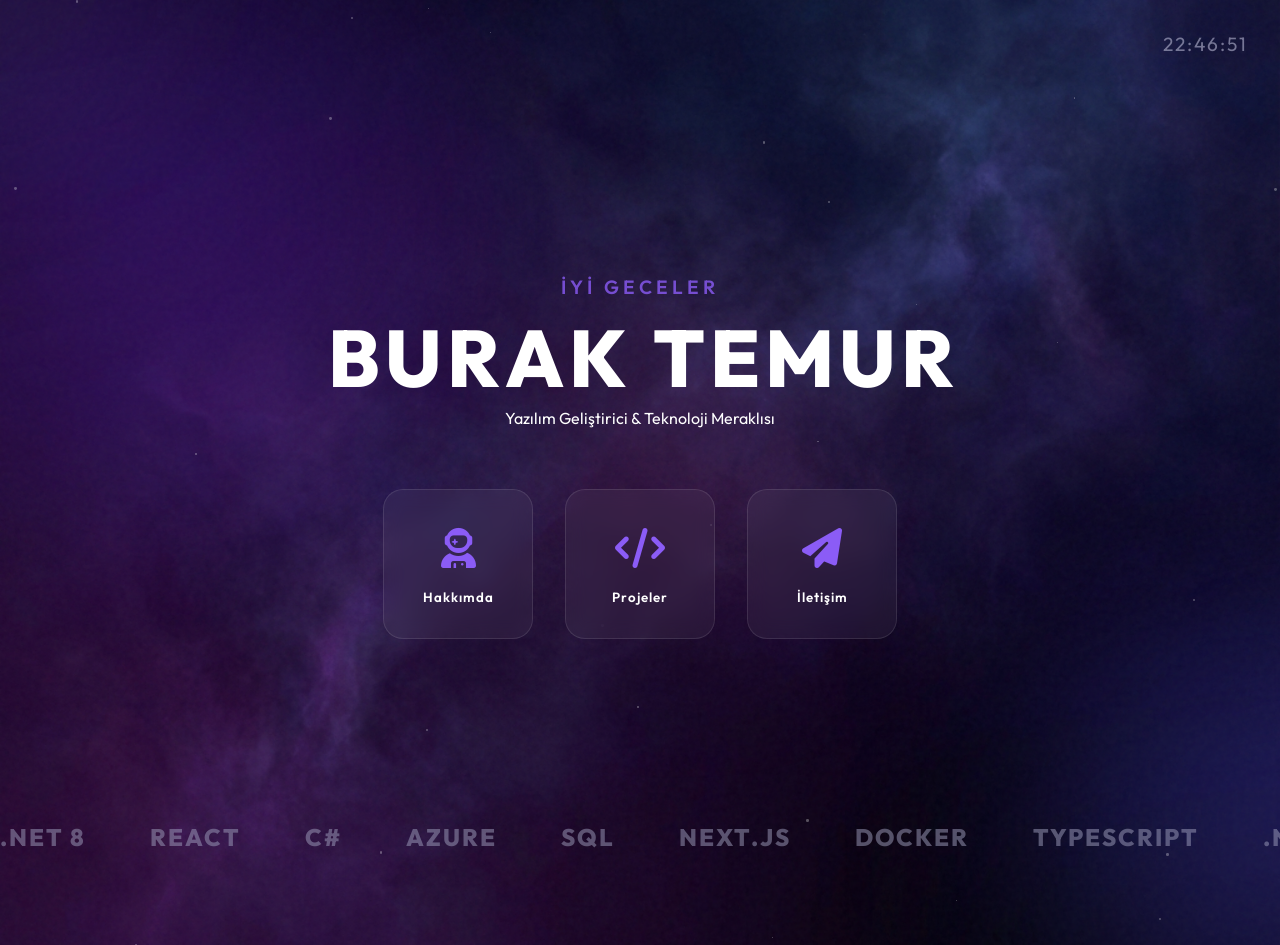
==== commit 4acfd495: "Remove Skills section and button" ====
--- a/index.html
+++ b/index.html
@@ -53,11 +53,6 @@
                 <button class="menu-tile" onclick="openWindow('contact', this)">
                     <div class="icon-box"><i class="fa-solid fa-paper-plane"></i></div>
                     <span>İletişim</span>
-                    <div class="hover-effect"></div>
-                </button>
-                <button class="menu-tile" onclick="openWindow('skills', this)">
-                    <div class="icon-box"><i class="fa-solid fa-bolt"></i></div>
-                    <span>Yetenekler</span>
                     <div class="hover-effect"></div>
                 </button>
             </div>
@@ -150,38 +145,8 @@
             </div>
         </div>
 
-        <!-- Skills Window -->
-        <div class="window-overlay" id="window-skills">
-            <div class="window-box">
-                <button class="close-btn" onclick="closeWindow('skills')"><i class="fa-solid fa-xmark"></i></button>
-                <div class="window-header">
-                    <h2>Yetenekler</h2>
-                </div>
-                <div class="window-content">
-                    <div class="skills-container">
-                        <div class="skill-category">
-                            <h3>Frontend</h3>
-                            <div class="skill-tags">
-                                <span>HTML5</span><span>CSS3</span><span>JavaScript</span><span>React</span><span>Next.js</span>
-                            </div>
-                        </div>
-                        <div class="skill-category">
-                            <h3>Backend</h3>
-                            <div class="skill-tags">
-                                <span>C#</span><span>.NET Core</span><span>Node.js</span><span>SQL
-                                    Server</span><span>PostgreSQL</span>
-                            </div>
-                        </div>
-                        <div class="skill-category">
-                            <h3>Tools & Other</h3>
-                            <div class="skill-tags">
-                                <span>Git</span><span>Docker</span><span>Azure</span><span>Agile</span><span>Unity</span>
-                            </div>
-                        </div>
-                    </div>
-                </div>
-            </div>
-        </div>
+
+
 
 
 
--- a/style.css
+++ b/style.css
@@ -584,46 +584,8 @@
     color: var(--accent-glow);
 }
 
-/* Skills Window Content */
-.skills-container {
-    display: flex;
-    flex-direction: column;
-    gap: 2rem;
-    margin-top: 1rem;
-}
-
-.skill-category h3 {
-    font-size: 1.1rem;
-    color: var(--text-secondary);
-    margin-bottom: 1rem;
-    text-transform: uppercase;
-    letter-spacing: 1px;
-    border-bottom: 1px solid var(--glass-border);
-    padding-bottom: 0.5rem;
-}
-
-.skill-tags {
-    display: flex;
-    flex-wrap: wrap;
-    gap: 0.8rem;
-}
-
-.skill-tags span {
-    padding: 0.5rem 1rem;
-    background: var(--glass-bg);
-    border: 1px solid var(--glass-border);
-    border-radius: 8px;
-    font-size: 0.9rem;
-    color: var(--text-primary);
-    transition: all 0.3s ease;
-}
-
-.skill-tags span:hover {
-    background: var(--accent-color);
-    border-color: var(--accent-glow);
-    transform: translateY(-3px);
-    box-shadow: 0 5px 15px rgba(139, 92, 246, 0.3);
-}
+
+
 
 /* Tech Stack Marquee */
 .marquee-container {
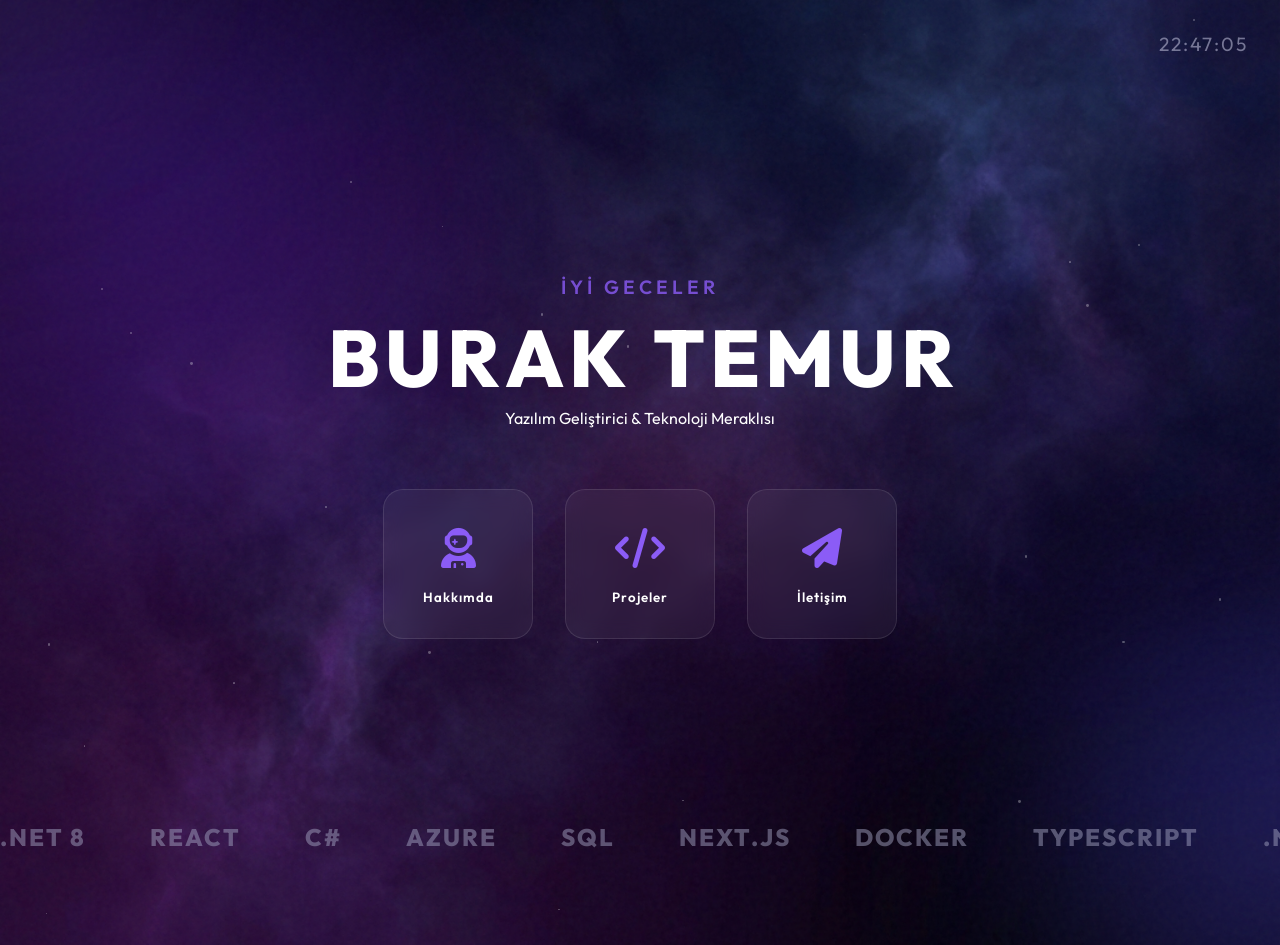
==== commit 9ac66524: "Add Instagram link and improve button animations" ====
--- a/index.html
+++ b/index.html
@@ -141,6 +141,10 @@
                         <i class="fa-brands fa-linkedin"></i>
                         <span>LinkedIn</span>
                     </a>
+                    <a href="https://www.instagram.com/burak._.tmr8/" target="_blank" class="social-link">
+                        <i class="fa-brands fa-instagram"></i>
+                        <span>Instagram</span>
+                    </a>
                 </div>
             </div>
         </div>
--- a/style.css
+++ b/style.css
@@ -334,17 +334,19 @@
     align-items: center;
     justify-content: center;
     cursor: pointer;
-    transition: all 0.4s cubic-bezier(0.175, 0.885, 0.32, 1.275);
+    transition: transform 0.1s ease-out, background 0.4s ease, box-shadow 0.4s ease, border-color 0.4s ease;
     position: relative;
     overflow: hidden;
     color: white;
+    transform-style: preserve-3d;
+    will-change: transform;
 }
 
 .icon-box {
     font-size: 2.5rem;
     margin-bottom: 1rem;
     color: var(--accent-glow);
-    transition: transform 0.4s ease;
+    transition: transform 0.4s ease, color 0.4s ease;
 }
 
 .menu-tile span {
@@ -353,14 +355,14 @@
 }
 
 .menu-tile:hover {
-    transform: translateY(-10px) rotateX(10deg);
-    background: rgba(255, 255, 255, 0.1);
-    box-shadow: 0 15px 30px rgba(0, 0, 0, 0.5);
+    /* transform handled by JS */
+    background: rgba(255, 255, 255, 0.15);
+    box-shadow: 0 15px 30px rgba(109, 40, 217, 0.3);
     border-color: var(--accent-glow);
 }
 
 .menu-tile:hover .icon-box {
-    transform: scale(1.2);
+    transform: translateZ(20px) scale(1.1);
     color: white;
 }
 
